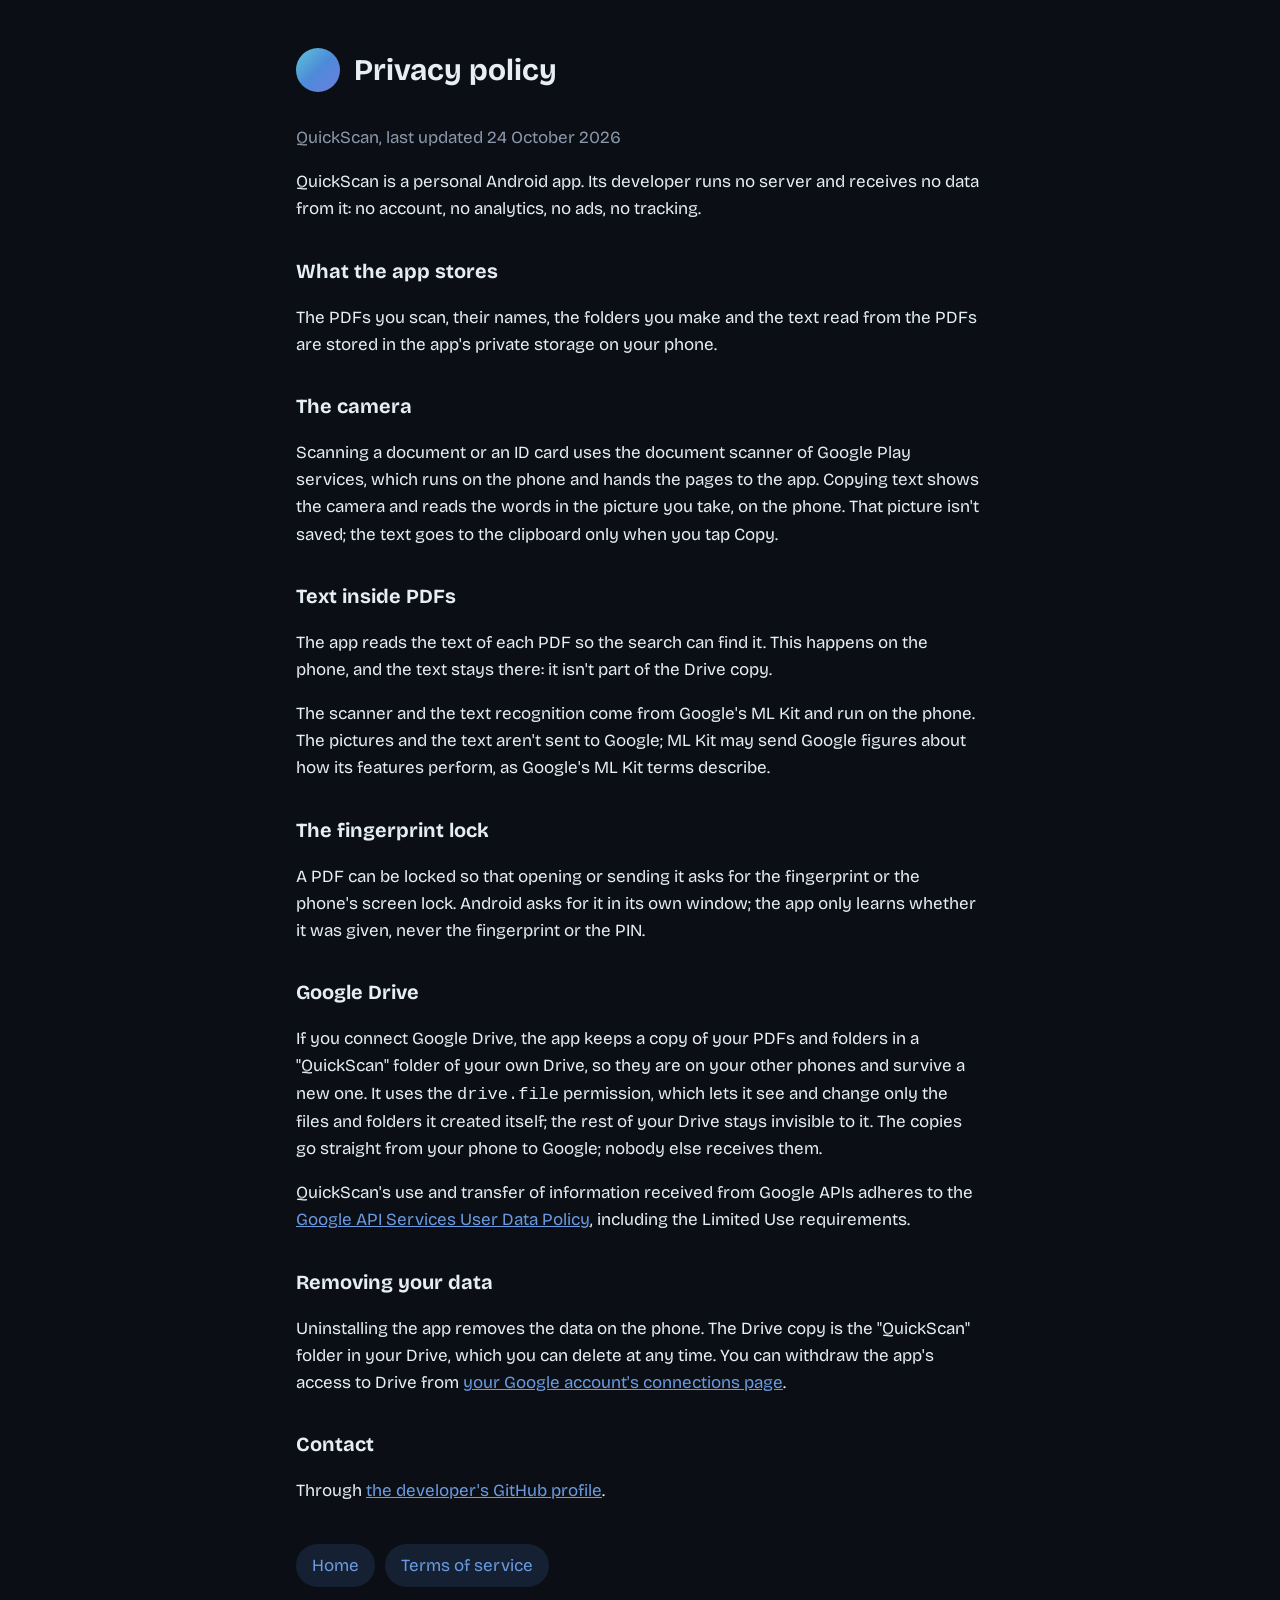
==== privacy.html @ 7d21aa6a "Home page, privacy policy and terms for QuickScan Co-Authored-By: Claude Opus 5.5 <noreply@anthropic" ====
<!doctype html>
<html lang="en">
<head>
    <meta charset="utf-8">
    <meta name="viewport" content="width=device-width, initial-scale=1">
    <title>QuickScan privacy policy</title>
    <link rel="preconnect" href="https://fonts.googleapis.com">
    <link href="https://fonts.googleapis.com/css2?family=Bricolage+Grotesque:wght@400;600&display=swap" rel="stylesheet">
    <link rel="stylesheet" href="style.css">
</head>
<body>
<main>
    <header>
        <div class="mark" aria-hidden="true"></div>
        <h1>Privacy policy</h1>
    </header>
    <p class="muted">QuickScan, last updated 24 October 2026</p>

    <p>QuickScan is a personal Android app. Its developer runs no server and receives no data from it: no account, no analytics, no ads, no tracking.</p>

    <h2>What the app stores</h2>
    <p>The PDFs you scan, their names, the folders you make and the text read from the PDFs are stored in the app's private storage on your phone.</p>

    <h2>The camera</h2>
    <p>Scanning a document or an ID card uses the document scanner of Google Play services, which runs on the phone and hands the pages to the app. Copying text shows the camera and reads the words in the picture you take, on the phone. That picture isn't saved; the text goes to the clipboard only when you tap Copy.</p>

    <h2>Text inside PDFs</h2>
    <p>The app reads the text of each PDF so the search can find it. This happens on the phone, and the text stays there: it isn't part of the Drive copy.</p>
    <p>The scanner and the text recognition come from Google's ML Kit and run on the phone. The pictures and the text aren't sent to Google; ML Kit may send Google figures about how its features perform, as Google's ML Kit terms describe.</p>

    <h2>The fingerprint lock</h2>
    <p>A PDF can be locked so that opening or sending it asks for the fingerprint or the phone's screen lock. Android asks for it in its own window; the app only learns whether it was given, never the fingerprint or the PIN.</p>

    <h2>Google Drive</h2>
    <p>If you connect Google Drive, the app keeps a copy of your PDFs and folders in a "QuickScan" folder of your own Drive, so they are on your other phones and survive a new one. It uses the <code>drive.file</code> permission, which lets it see and change only the files and folders it created itself; the rest of your Drive stays invisible to it. The copies go straight from your phone to Google; nobody else receives them.</p>
    <p>QuickScan's use and transfer of information received from Google APIs adheres to the <a href="https://developers.google.com/terms/api-services-user-data-policy">Google API Services User Data Policy</a>, including the Limited Use requirements.</p>

    <h2>Removing your data</h2>
    <p>Uninstalling the app removes the data on the phone. The Drive copy is the "QuickScan" folder in your Drive, which you can delete at any time. You can withdraw the app's access to Drive from <a href="https://myaccount.google.com/connections">your Google account's connections page</a>.</p>

    <h2>Contact</h2>
    <p>Through <a href="https://github.com/FrancescoDesogus">the developer's GitHub profile</a>.</p>

    <nav>
        <a href="index.html">Home</a>
        <a href="terms.html">Terms of service</a>
    </nav>
</main>
</body>
</html>
---- style.css ----
:root {
    --bg: #0b0f15;
    --surface: #121822;
    --border: #344052;
    --text: #e6edf5;
    --muted: #8c98aa;
    --accent: #6a9be0;
    --accent-soft: rgba(74, 127, 204, 0.16);
}

* {
    box-sizing: border-box;
}

body {
    margin: 0;
    background: var(--bg);
    color: var(--text);
    font-family: "Bricolage Grotesque", system-ui, sans-serif;
    font-size: 17px;
    line-height: 1.6;
}

main {
    max-width: 720px;
    margin: 0 auto;
    padding: 48px 16px 64px;
}

header {
    display: flex;
    align-items: center;
    gap: 14px;
    margin-bottom: 32px;
}

.mark {
    width: 44px;
    height: 44px;
    border-radius: 50%;
    background: linear-gradient(135deg, #5cc6d9, #4e8ad8, #6b7fe0);
    flex-shrink: 0;
}

h1 {
    margin: 0;
    font-size: 30px;
    line-height: 1.2;
}

h2 {
    margin: 32px 0 8px;
    font-size: 20px;
}

p, li {
    color: var(--text);
}

.muted {
    color: var(--muted);
}

a {
    color: var(--accent);
}

.card {
    background: var(--surface);
    border: 1px solid var(--border);
    border-radius: 20px;
    padding: 20px 22px;
    margin: 24px 0;
}

nav {
    display: flex;
    flex-wrap: wrap;
    gap: 10px;
    margin-top: 40px;
}

nav a {
    text-decoration: none;
    padding: 8px 16px;
    border-radius: 999px;
    background: var(--accent-soft);
}
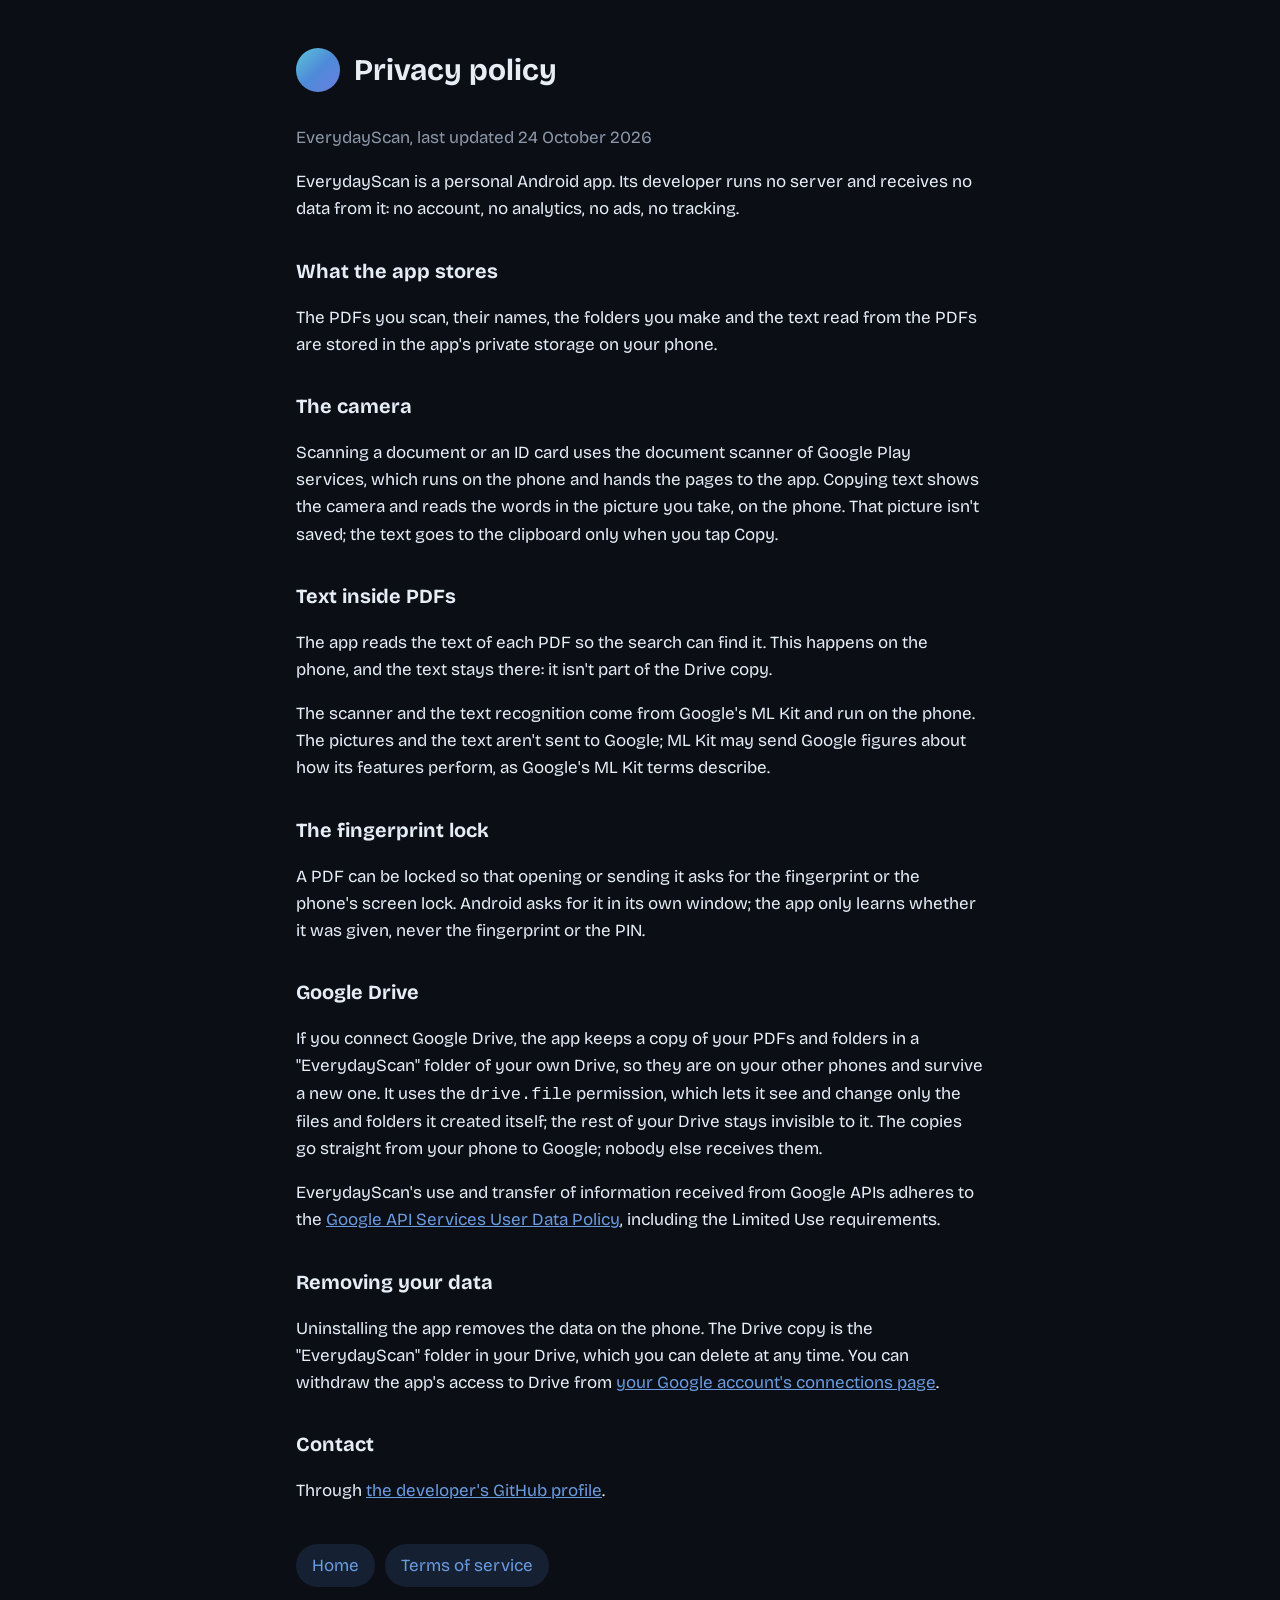
==== commit bb9a93aa: "Rename the app to EverydayScan Co-Authored-By: Claude Opus 5.5 <noreply@anthropic.com>" ====
--- a/privacy.html
+++ b/privacy.html
@@ -3,7 +3,7 @@
 <head>
     <meta charset="utf-8">
     <meta name="viewport" content="width=device-width, initial-scale=1">
-    <title>QuickScan privacy policy</title>
+    <title>EverydayScan privacy policy</title>
     <link rel="preconnect" href="https://fonts.googleapis.com">
     <link href="https://fonts.googleapis.com/css2?family=Bricolage+Grotesque:wght@400;600&display=swap" rel="stylesheet">
     <link rel="stylesheet" href="style.css">
@@ -14,9 +14,9 @@
         <div class="mark" aria-hidden="true"></div>
         <h1>Privacy policy</h1>
     </header>
-    <p class="muted">QuickScan, last updated 24 October 2026</p>
+    <p class="muted">EverydayScan, last updated 24 October 2026</p>
 
-    <p>QuickScan is a personal Android app. Its developer runs no server and receives no data from it: no account, no analytics, no ads, no tracking.</p>
+    <p>EverydayScan is a personal Android app. Its developer runs no server and receives no data from it: no account, no analytics, no ads, no tracking.</p>
 
     <h2>What the app stores</h2>
     <p>The PDFs you scan, their names, the folders you make and the text read from the PDFs are stored in the app's private storage on your phone.</p>
@@ -32,11 +32,11 @@
     <p>A PDF can be locked so that opening or sending it asks for the fingerprint or the phone's screen lock. Android asks for it in its own window; the app only learns whether it was given, never the fingerprint or the PIN.</p>
 
     <h2>Google Drive</h2>
-    <p>If you connect Google Drive, the app keeps a copy of your PDFs and folders in a "QuickScan" folder of your own Drive, so they are on your other phones and survive a new one. It uses the <code>drive.file</code> permission, which lets it see and change only the files and folders it created itself; the rest of your Drive stays invisible to it. The copies go straight from your phone to Google; nobody else receives them.</p>
-    <p>QuickScan's use and transfer of information received from Google APIs adheres to the <a href="https://developers.google.com/terms/api-services-user-data-policy">Google API Services User Data Policy</a>, including the Limited Use requirements.</p>
+    <p>If you connect Google Drive, the app keeps a copy of your PDFs and folders in a "EverydayScan" folder of your own Drive, so they are on your other phones and survive a new one. It uses the <code>drive.file</code> permission, which lets it see and change only the files and folders it created itself; the rest of your Drive stays invisible to it. The copies go straight from your phone to Google; nobody else receives them.</p>
+    <p>EverydayScan's use and transfer of information received from Google APIs adheres to the <a href="https://developers.google.com/terms/api-services-user-data-policy">Google API Services User Data Policy</a>, including the Limited Use requirements.</p>
 
     <h2>Removing your data</h2>
-    <p>Uninstalling the app removes the data on the phone. The Drive copy is the "QuickScan" folder in your Drive, which you can delete at any time. You can withdraw the app's access to Drive from <a href="https://myaccount.google.com/connections">your Google account's connections page</a>.</p>
+    <p>Uninstalling the app removes the data on the phone. The Drive copy is the "EverydayScan" folder in your Drive, which you can delete at any time. You can withdraw the app's access to Drive from <a href="https://myaccount.google.com/connections">your Google account's connections page</a>.</p>
 
     <h2>Contact</h2>
     <p>Through <a href="https://github.com/FrancescoDesogus">the developer's GitHub profile</a>.</p>
